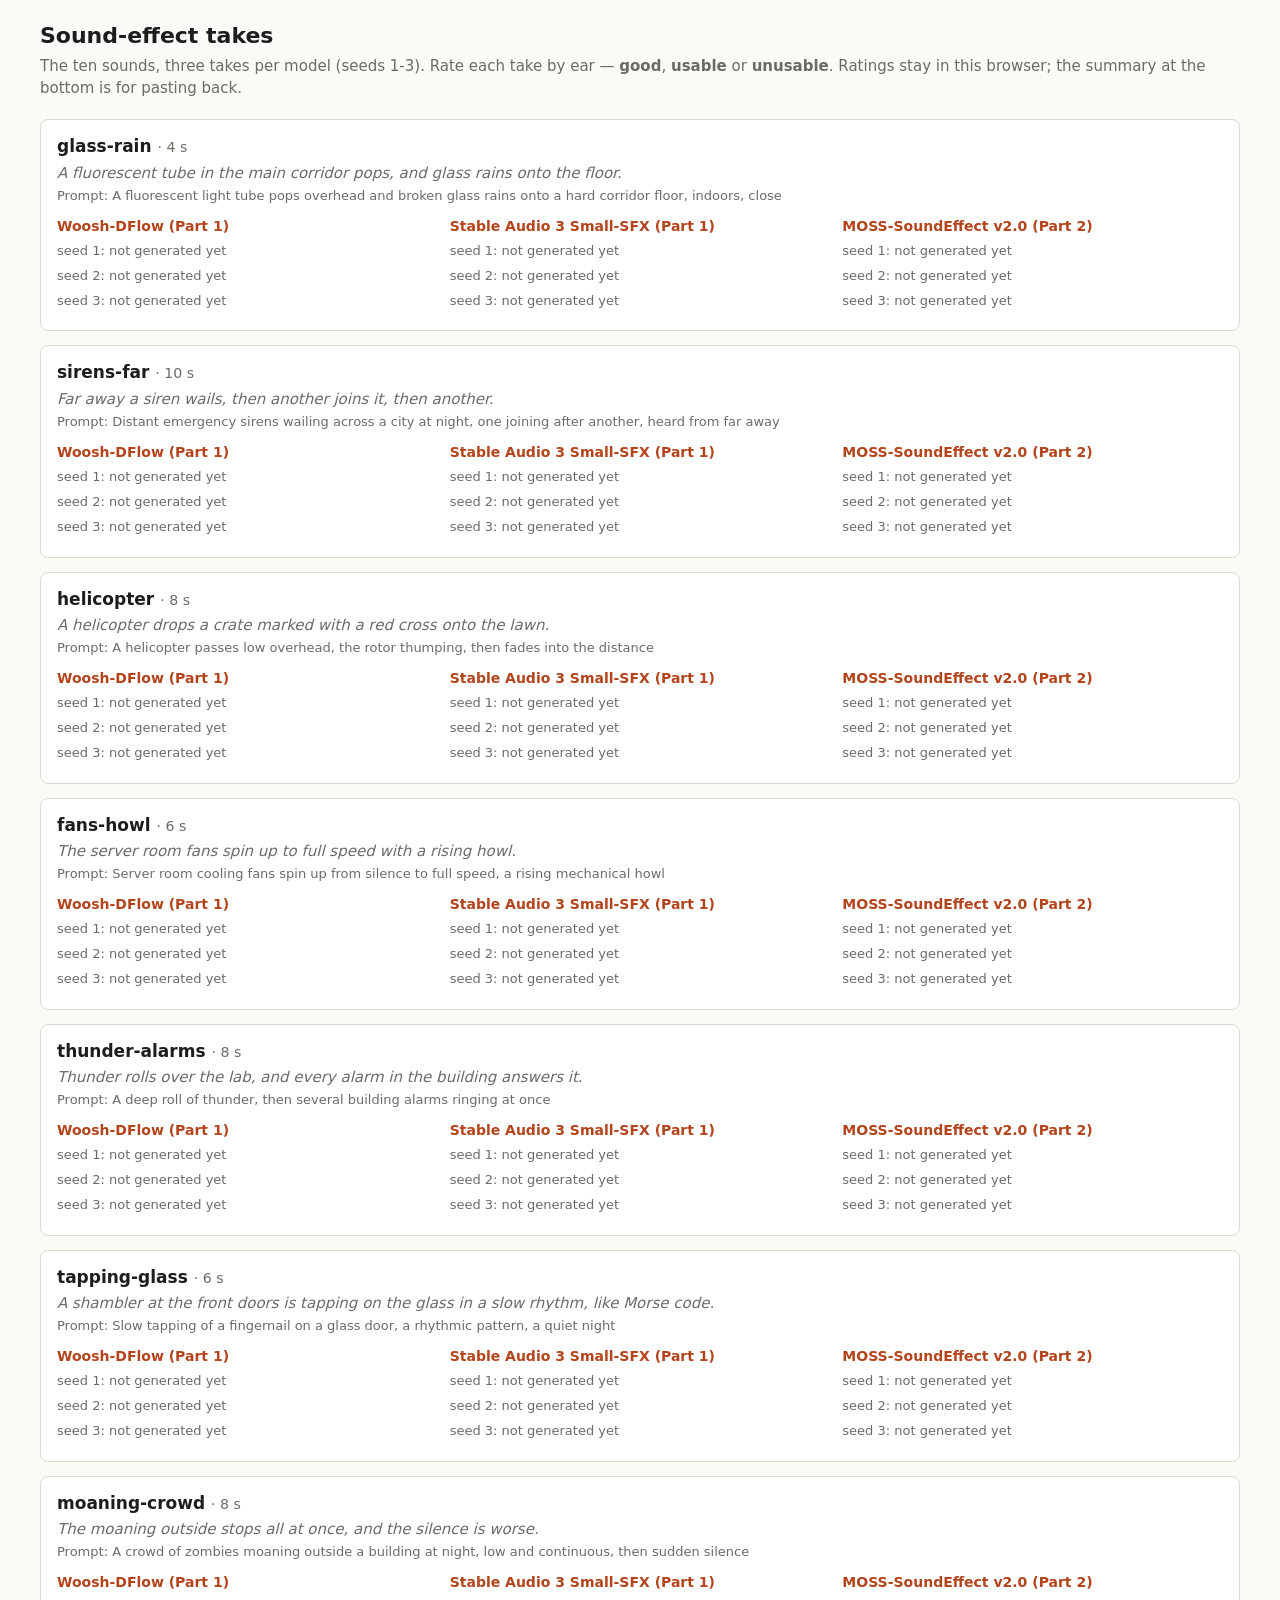
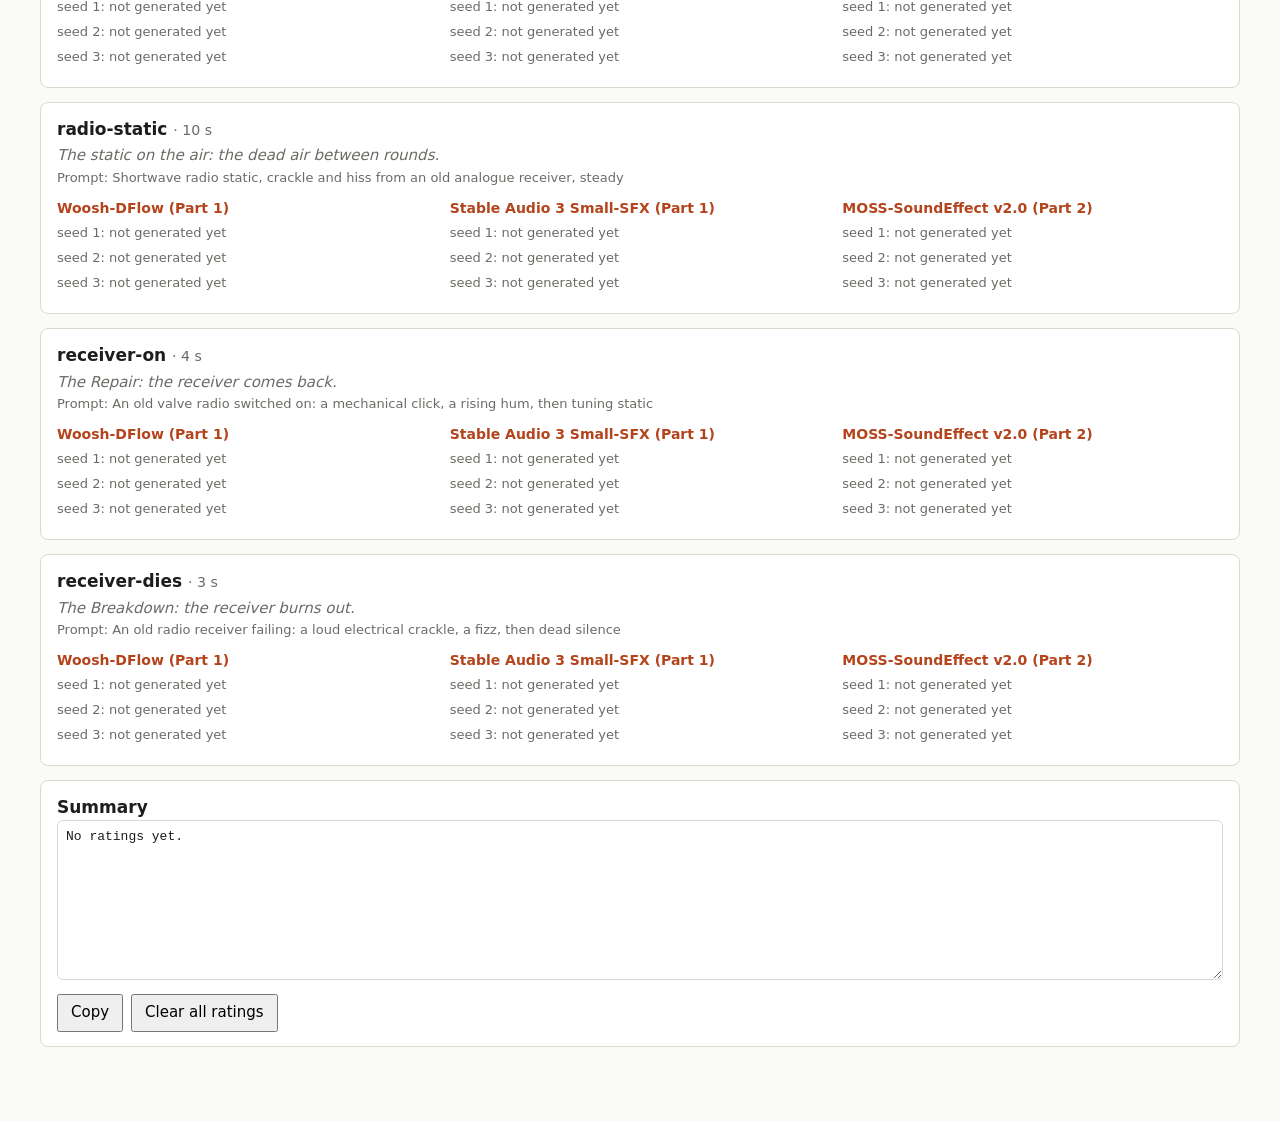
==== docs/experiments/2026-10-07-sfx-models/listen.html @ 8541b455 "The sound-effect experiment, Part 1: Woosh-DFlow disqualified by ear (43 % of takes usable), Stable " ====
<!doctype html>
<html lang="en">
<head>
<meta charset="utf-8">
<meta name="viewport" content="width=device-width, initial-scale=1">
<title>Sound-effect takes</title>
<style>
  :root { --bg: #fafaf7; --fg: #1d1d1b; --muted: #6b6b66; --line: #ddd9cf; --card: #ffffff; --accent: #b4441c; }
  @media (prefers-color-scheme: dark) {
    :root { --bg: #161614; --fg: #ecebe6; --muted: #9a9890; --line: #33322e; --card: #1f1f1c; --accent: #ef8a5a; }
  }
  body { background: var(--bg); color: var(--fg); font: 15px/1.45 system-ui, sans-serif; margin: 0 auto; padding: 20px 16px 60px; max-width: 1200px; }
  h1 { font-size: 22px; margin: 0 0 4px; }
  p.lead { color: var(--muted); margin: 0 0 20px; }
  section { background: var(--card); border: 1px solid var(--line); border-radius: 8px; padding: 14px 16px; margin-bottom: 14px; }
  h2 { font-size: 17px; margin: 0; }
  h2 small { color: var(--muted); font-weight: normal; }
  .event { color: var(--muted); font-style: italic; margin: 4px 0 2px; }
  .prompt { color: var(--muted); font-size: 13px; margin: 0 0 10px; }
  .models { display: grid; grid-template-columns: repeat(auto-fit, minmax(300px, 1fr)); gap: 12px; }
  .model h3 { font-size: 14px; margin: 0 0 6px; color: var(--accent); }
  .take { display: flex; flex-wrap: wrap; align-items: center; gap: 6px; margin-bottom: 6px; }
  .take audio { width: 100%; max-width: 300px; height: 32px; }
  .take .missing { color: var(--muted); font-size: 13px; }
  .take label { font-size: 13px; margin-right: 6px; white-space: nowrap; }
  textarea { width: 100%; box-sizing: border-box; height: 160px; background: var(--card); color: var(--fg); border: 1px solid var(--line); border-radius: 6px; font: 13px ui-monospace, monospace; padding: 8px; }
  button { font: inherit; padding: 6px 12px; margin: 8px 8px 0 0; }
</style>
</head>
<body>
<h1>Sound-effect takes</h1>
<p class="lead">The ten sounds, three takes per model (seeds 1-3). Rate each take by ear — <b>good</b>, <b>usable</b> or <b>unusable</b>. Ratings stay in this browser; the summary at the bottom is for pasting back.</p>
<div id="sounds"></div>
<section>
  <h2>Summary</h2>
  <textarea id="summary" readonly></textarea>
  <button id="copy">Copy</button><button id="clear">Clear all ratings</button>
</section>
<script>
// The takes live outside git, in the datasets clone beside this repository.
const ROOT = "../../../../zombie-radio-datasets/sfx-test/takes/";
const MODELS = [["woosh", "Woosh-DFlow (Part 1)"], ["sa3", "Stable Audio 3 Small-SFX (Part 1)"], ["moss", "MOSS-SoundEffect v2.0 (Part 2)"]];
const RATINGS = ["good", "usable", "unusable"];
const SOUNDS = [
  ["glass-rain", 4, "A fluorescent tube in the main corridor pops, and glass rains onto the floor.", "A fluorescent light tube pops overhead and broken glass rains onto a hard corridor floor, indoors, close"],
  ["sirens-far", 10, "Far away a siren wails, then another joins it, then another.", "Distant emergency sirens wailing across a city at night, one joining after another, heard from far away"],
  ["helicopter", 8, "A helicopter drops a crate marked with a red cross onto the lawn.", "A helicopter passes low overhead, the rotor thumping, then fades into the distance"],
  ["fans-howl", 6, "The server room fans spin up to full speed with a rising howl.", "Server room cooling fans spin up from silence to full speed, a rising mechanical howl"],
  ["thunder-alarms", 8, "Thunder rolls over the lab, and every alarm in the building answers it.", "A deep roll of thunder, then several building alarms ringing at once"],
  ["tapping-glass", 6, "A shambler at the front doors is tapping on the glass in a slow rhythm, like Morse code.", "Slow tapping of a fingernail on a glass door, a rhythmic pattern, a quiet night"],
  ["moaning-crowd", 8, "The moaning outside stops all at once, and the silence is worse.", "A crowd of zombies moaning outside a building at night, low and continuous, then sudden silence"],
  ["radio-static", 10, "The static on the air: the dead air between rounds.", "Shortwave radio static, crackle and hiss from an old analogue receiver, steady"],
  ["receiver-on", 4, "The Repair: the receiver comes back.", "An old valve radio switched on: a mechanical click, a rising hum, then tuning static"],
  ["receiver-dies", 3, "The Breakdown: the receiver burns out.", "An old radio receiver failing: a loud electrical crackle, a fizz, then dead silence"],
];
const KEY = "sfx-ratings-2026-10-07";
let ratings = {};
try { ratings = JSON.parse(localStorage.getItem(KEY) || "{}"); } catch (e) { ratings = {}; }
function save() { try { localStorage.setItem(KEY, JSON.stringify(ratings)); } catch (e) {} summarize(); }
function summarize() {
  const lines = [];
  for (const [model, name] of MODELS) {
    const counts = { good: 0, usable: 0, unusable: 0 };
    const rows = [];
    for (const [tag] of SOUNDS) {
      const r = [1, 2, 3].map(seed => ratings[`${model}/${tag}/${seed}`] || "-");
      if (r.some(x => x !== "-")) rows.push(`  ${tag.padEnd(15)} ${r.join(" / ")}`);
      r.forEach(x => { if (counts[x] !== undefined) counts[x]++; });
    }
    if (rows.length) {
      const usableSounds = SOUNDS.filter(([tag]) => [1, 2, 3].some(s => ["good", "usable"].includes(ratings[`${model}/${tag}/${s}`]))).length;
      lines.push(`${name}: ${counts.good} good, ${counts.usable} usable, ${counts.unusable} unusable; sounds with a usable take: ${usableSounds}/10`, ...rows, "");
    }
  }
  document.getElementById("summary").value = lines.join("\n") || "No ratings yet.";
}
const root = document.getElementById("sounds");
for (const [tag, secs, event, prompt] of SOUNDS) {
  const sec = document.createElement("section");
  sec.innerHTML = `<h2>${tag} <small>· ${secs} s</small></h2><p class="event">${event}</p><p class="prompt">Prompt: ${prompt}</p><div class="models"></div>`;
  const grid = sec.querySelector(".models");
  for (const [model, name] of MODELS) {
    const col = document.createElement("div");
    col.className = "model";
    col.innerHTML = `<h3>${name}</h3>`;
    for (const seed of [1, 2, 3]) {
      const id = `${model}/${tag}/${seed}`;
      const row = document.createElement("div");
      row.className = "take";
      const audio = document.createElement("audio");
      audio.controls = true; audio.preload = "metadata";
      audio.src = `${ROOT}${tag}/${model}-${seed}.wav`;
      audio.onerror = () => { row.innerHTML = `<span class="missing">seed ${seed}: not generated yet</span>`; };
      row.append(`seed ${seed} `, audio);
      for (const r of RATINGS) {
        const label = document.createElement("label");
        const input = document.createElement("input");
        input.type = "radio"; input.name = id; input.value = r; input.checked = ratings[id] === r;
        input.onchange = () => { ratings[id] = r; save(); };
        label.append(input, " " + r);
        row.append(label);
      }
      col.append(row);
    }
    grid.append(col);
  }
  root.append(sec);
}
document.getElementById("copy").onclick = () => { const t = document.getElementById("summary"); t.select(); try { navigator.clipboard.writeText(t.value); } catch (e) { document.execCommand("copy"); } };
document.getElementById("clear").onclick = () => { if (confirm("Clear every rating?")) { ratings = {}; save(); location.reload(); } };
summarize();
</script>
</body>
</html>
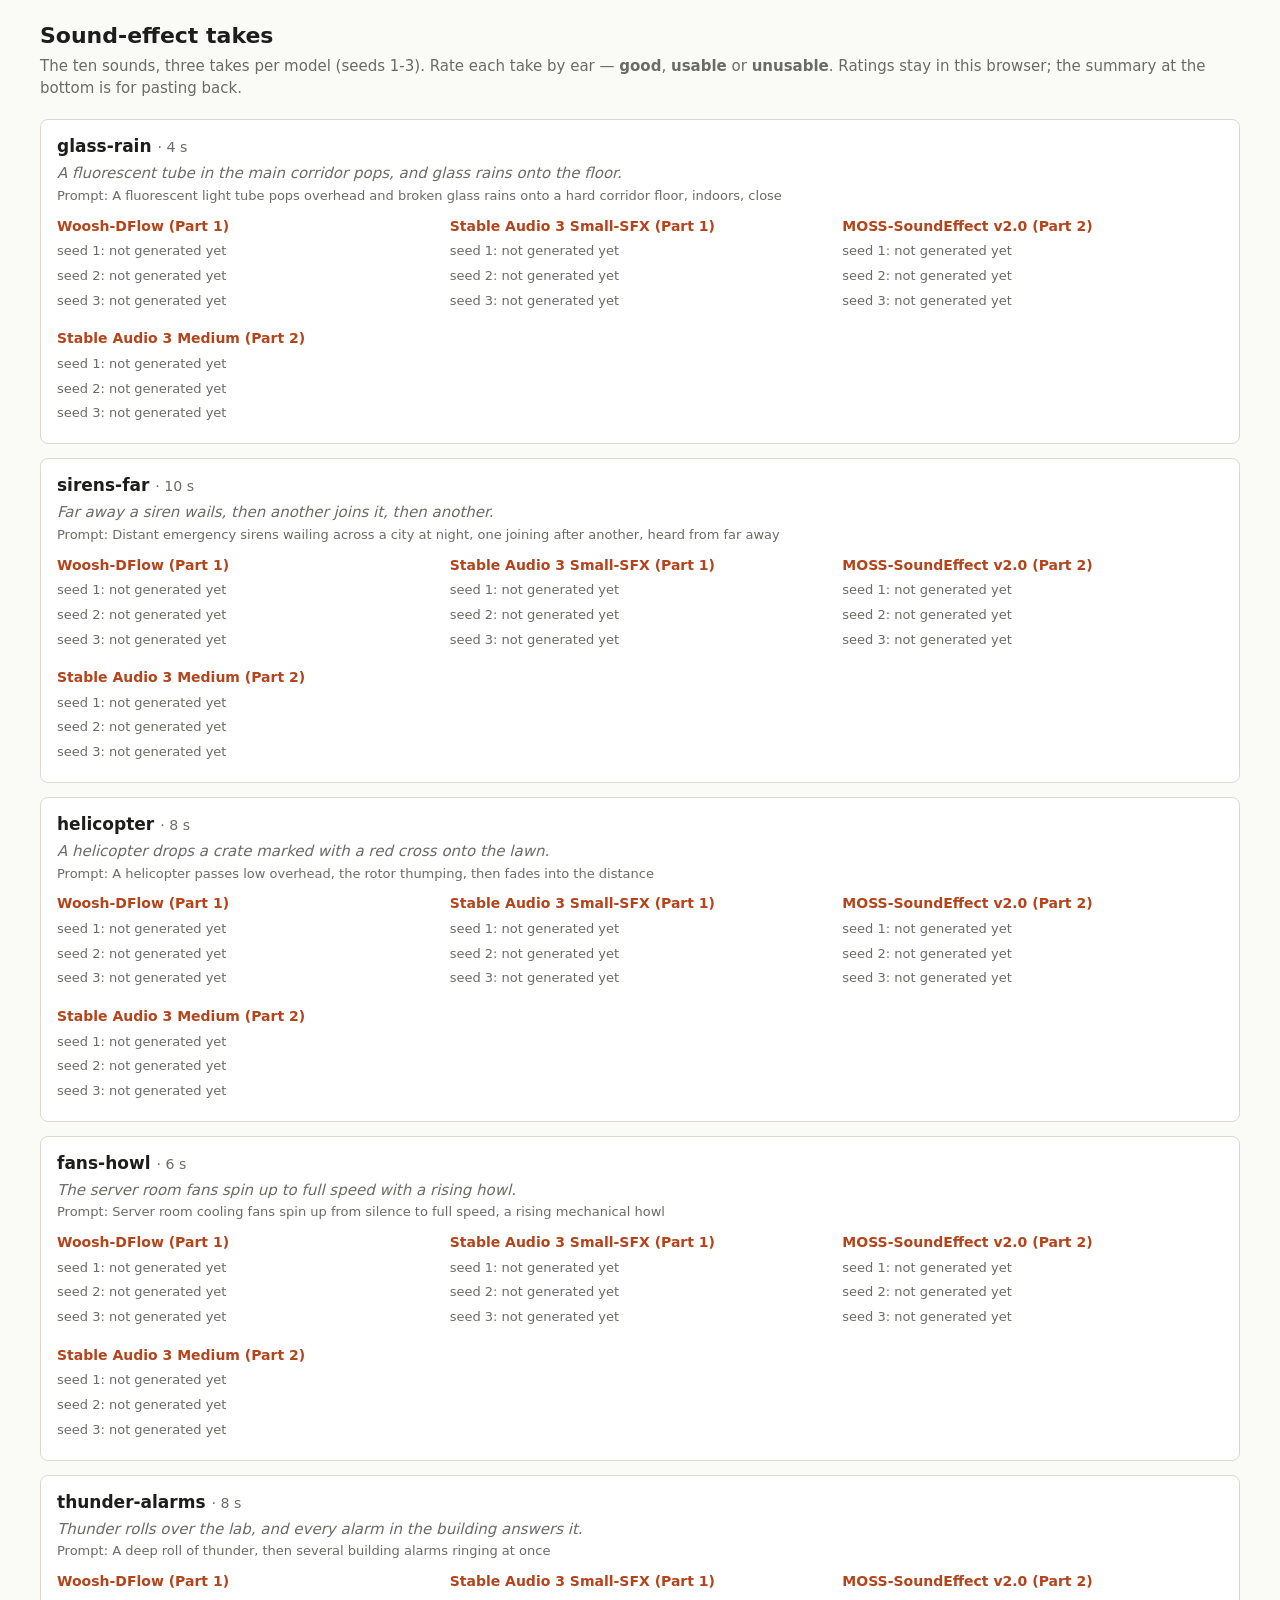
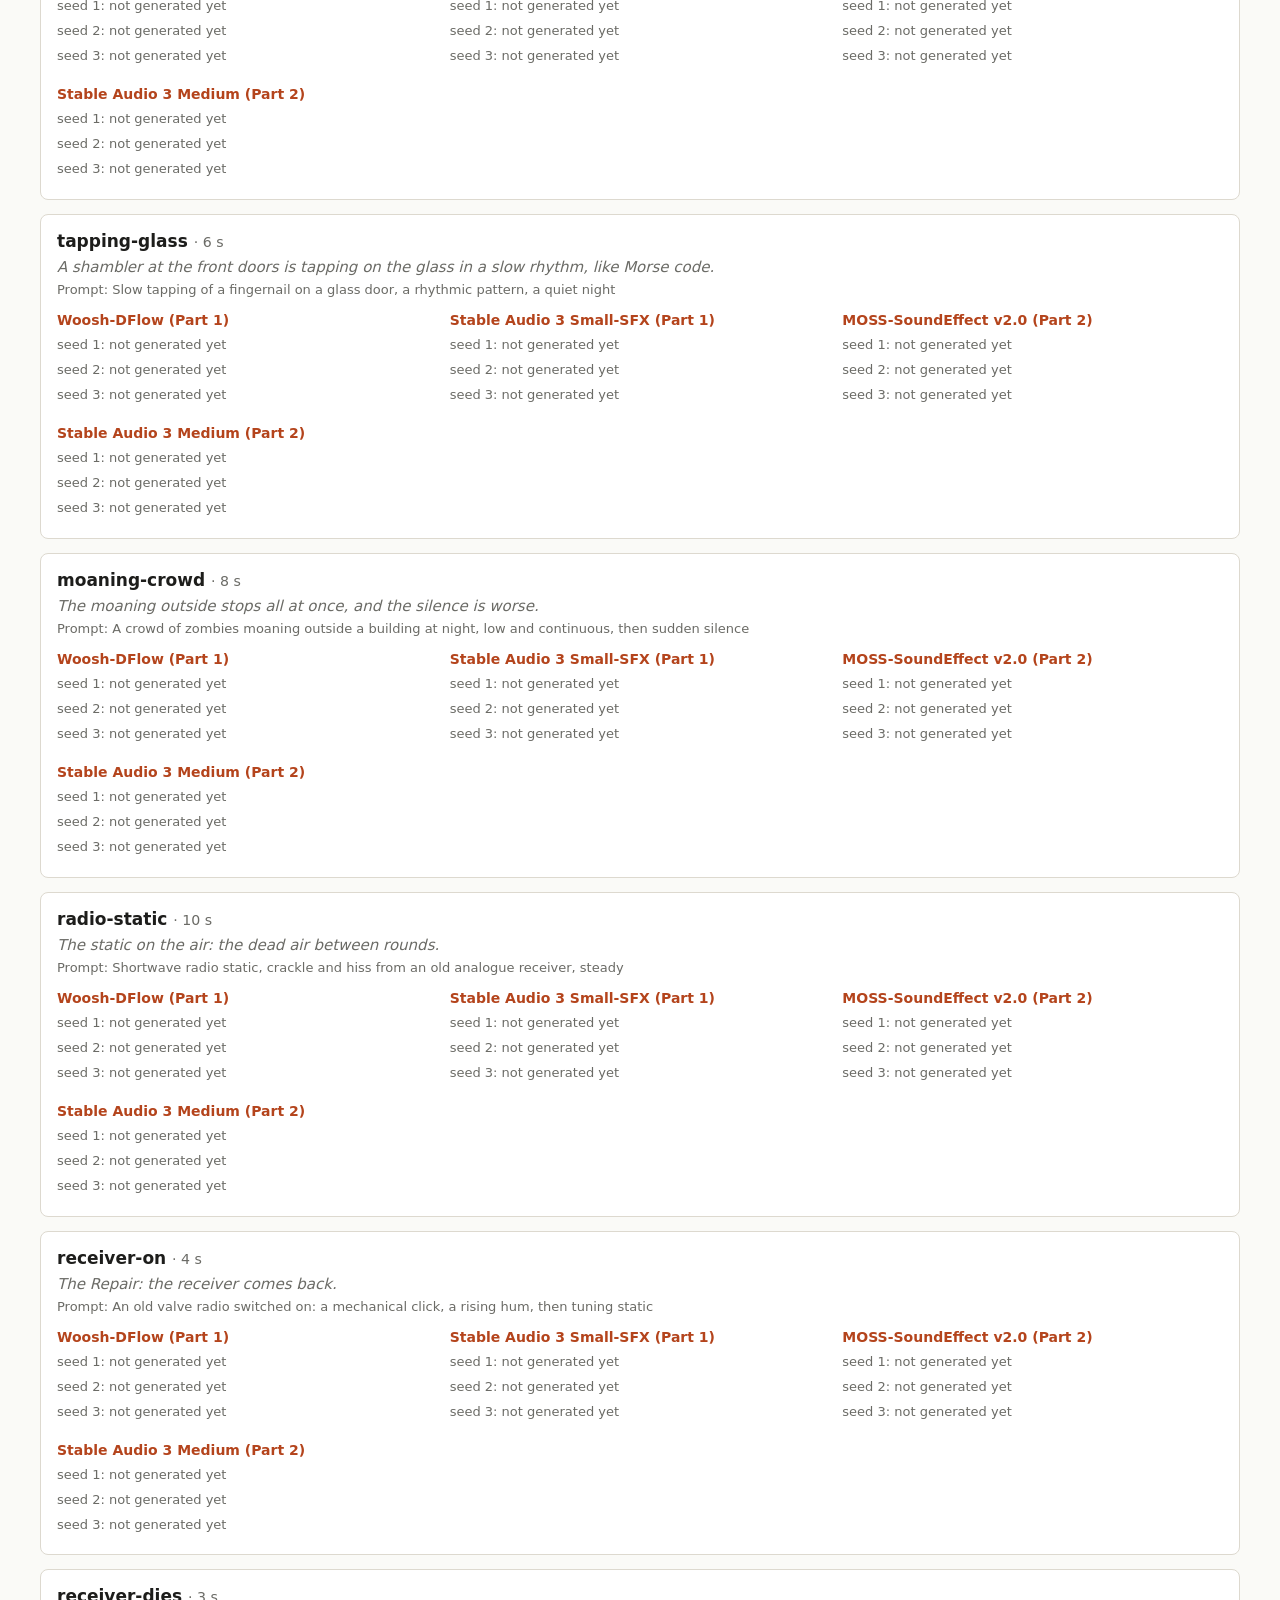
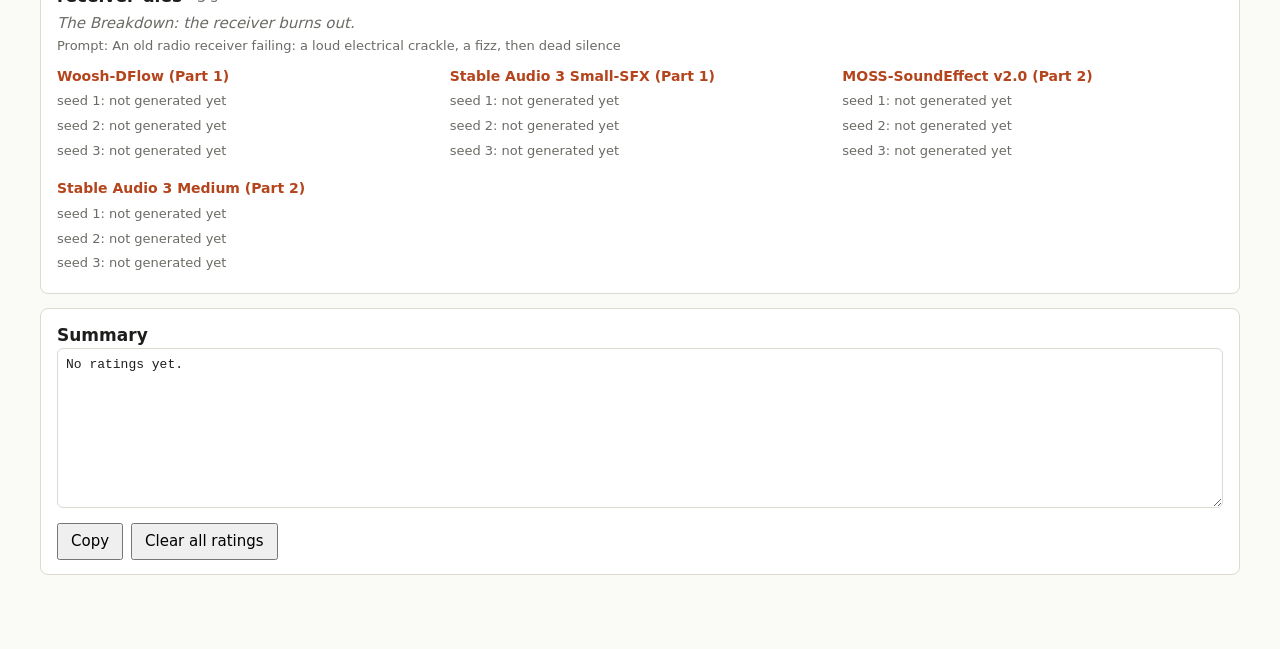
==== commit 8f5dd93b: "The sound-effect experiment closed: MOSS and Stable Audio 3 Medium run and judged, Small-SFX the mod" ====
--- a/docs/experiments/2026-10-07-sfx-models/listen.html
+++ b/docs/experiments/2026-10-07-sfx-models/listen.html
@@ -39,7 +39,7 @@
 <script>
 // The takes live outside git, in the datasets clone beside this repository.
 const ROOT = "../../../../zombie-radio-datasets/sfx-test/takes/";
-const MODELS = [["woosh", "Woosh-DFlow (Part 1)"], ["sa3", "Stable Audio 3 Small-SFX (Part 1)"], ["moss", "MOSS-SoundEffect v2.0 (Part 2)"]];
+const MODELS = [["woosh", "Woosh-DFlow (Part 1)"], ["sa3", "Stable Audio 3 Small-SFX (Part 1)"], ["moss", "MOSS-SoundEffect v2.0 (Part 2)"], ["sa3m", "Stable Audio 3 Medium (Part 2)"]];
 const RATINGS = ["good", "usable", "unusable"];
 const SOUNDS = [
   ["glass-rain", 4, "A fluorescent tube in the main corridor pops, and glass rains onto the floor.", "A fluorescent light tube pops overhead and broken glass rains onto a hard corridor floor, indoors, close"],
